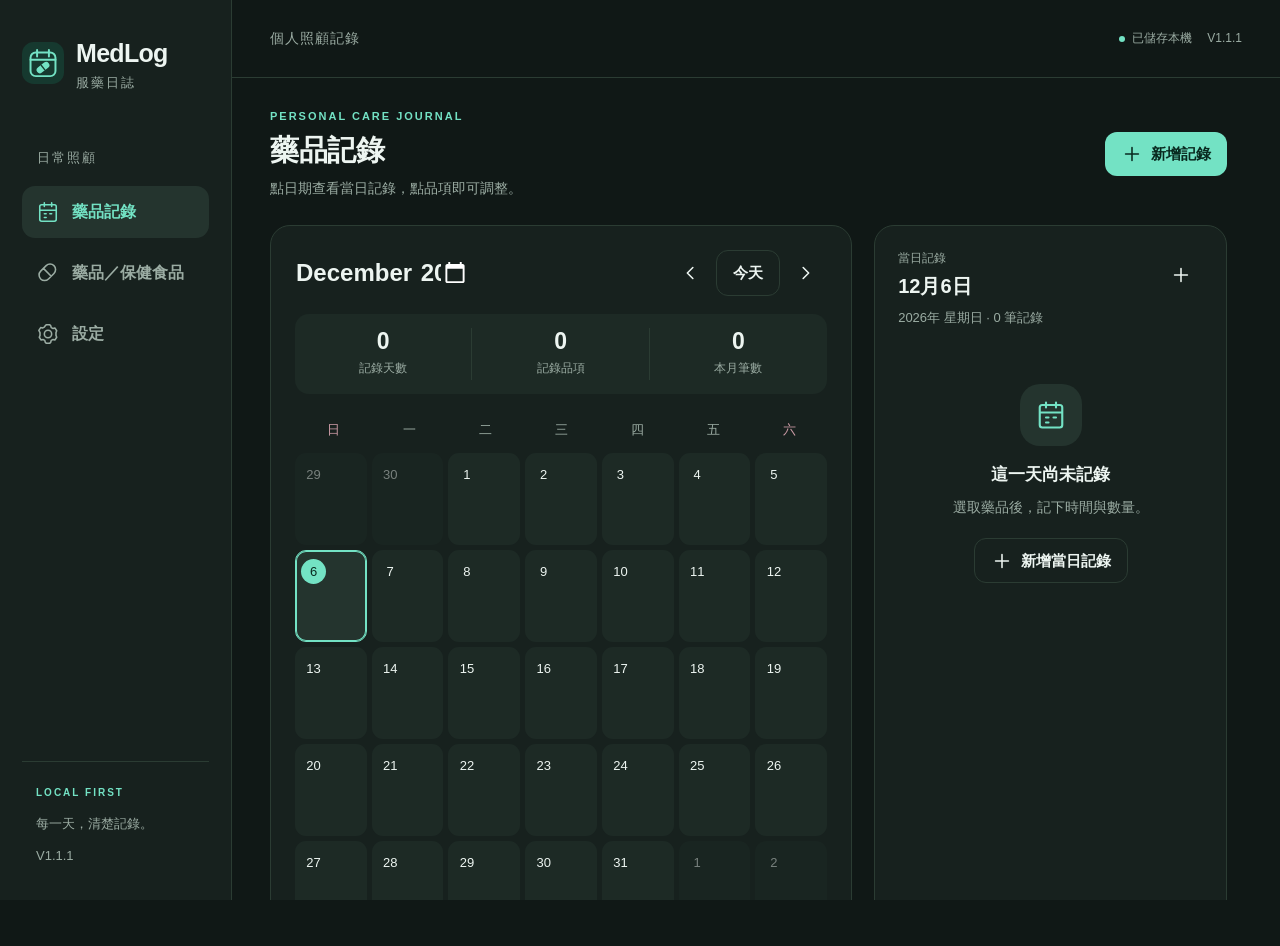
==== index.html @ 41c9882c "Add files via upload" ====
<!DOCTYPE html>
<html lang="zh-Hant" data-theme="dark">
<head>
  <meta charset="UTF-8">
  <meta name="viewport" content="width=device-width,initial-scale=1,viewport-fit=cover">
  <meta name="theme-color" content="#101816">
  <meta name="apple-mobile-web-app-capable" content="yes">
  <meta name="apple-mobile-web-app-status-bar-style" content="black-translucent">
  <meta name="description" content="以月曆記錄每一天的藥品、保健食品與保養品，支援離線及 Google Drive 備份。">
  <title>MedLog 服藥日誌</title>
  <script>document.documentElement.dataset.standalone=String(Boolean(navigator.standalone||window.matchMedia('(display-mode: standalone)').matches||window.matchMedia('(display-mode: fullscreen)').matches));</script>
  <link rel="manifest" href="./manifest.webmanifest">
  <link rel="icon" type="image/svg+xml" href="./favicon.svg">
  <link rel="apple-touch-icon" href="./apple-touch-icon.png">
  <link rel="stylesheet" href="./styles.css">
  <script type="module" src="./app.js"></script>
</head>
<body>
  <div id="viewport-probe" aria-hidden="true"></div>
  <aside class="sidebar">
    <a class="brand" href="./" aria-label="MedLog 首頁"><img src="./favicon.svg" alt="" width="42" height="42"><span>MedLog<small>服藥日誌</small></span></a>
    <div class="nav-caption">日常照顧</div>
    <nav class="desktop-nav" aria-label="主要頁面"></nav>
    <div class="sidebar-foot"><span class="small-tag">LOCAL FIRST</span><p>每一天，清楚記錄。</p><span>V<span class="version">1.1.1</span></span></div>
  </aside>
  <div class="app-shell">
    <header class="app-header">
      <div class="mobile-brand"><img src="./favicon.svg" alt="" width="32" height="32"><strong>MedLog</strong></div>
      <div class="header-context">個人照顧記錄</div>
      <div class="header-right"><span id="global-status" class="status-pill" role="status">正在讀取</span><span class="version-badge">V<span class="version">1.1.1</span></span></div>
    </header>
    <main id="main" tabindex="-1"><div class="loading-state">正在讀取本機資料…</div></main>
    <nav class="bottom-nav" aria-label="主要頁面"></nav>
    <div id="toasts" aria-live="polite" aria-atomic="false"></div>
  </div>
  <dialog id="modal" aria-labelledby="modal-title"></dialog>
  <dialog id="photo-modal" aria-labelledby="photo-title"></dialog>
  <input id="import-file" class="visually-hidden" type="file" accept=".json,application/json" aria-label="選取 MedLog 備份檔">
  <noscript>MedLog 需要啟用 JavaScript 才能使用。</noscript>
</body>
</html>
---- styles.css ----
:root{color-scheme:dark;--bg:#101816;--surface:#17211e;--surface-2:#1d2a25;--surface-3:#24342e;--text:#edf5f1;--muted:#9bacA3;--line:#2b3c33;--accent:#73e2c4;--accent-text:#09291f;--danger:#ff9c9c;--shadow:0 24px 70px #0005;--radius:20px;--font-scale:1}
:root[data-theme=light]{color-scheme:light;--bg:#f0f5f2;--surface:#fff;--surface-2:#f3f7f4;--surface-3:#e8f0eb;--text:#172c23;--muted:#667c70;--line:#dce7df;--accent:#207c62;--accent-text:#fff;--danger:#b43d3d;--shadow:0 24px 70px #18332515}
*{box-sizing:border-box}
/* CSS owns the resting document size; no fixed root and no screen-size guess. */
:root{--page-height:100vh;--nav-height:0px}
@supports(height:100dvh){:root{--page-height:100dvh}}
@media(display-mode:standalone),(display-mode:fullscreen){:root{--page-height:100vh}}
html[data-standalone=true]{--page-height:100vh}
html,body{margin:0;height:var(--page-height);width:100%;overflow:hidden;overscroll-behavior:none}
html{-webkit-text-size-adjust:100%;text-size-adjust:100%}
#viewport-probe{position:absolute;top:0;left:0;width:0;height:var(--page-height);visibility:hidden;pointer-events:none;overflow:hidden;contain:strict}
body{font-family:-apple-system,BlinkMacSystemFont,"Segoe UI","Noto Sans TC",sans-serif;background:var(--bg);color:var(--text);font-size:calc(16px * var(--font-scale));line-height:1.55;-webkit-tap-highlight-color:transparent}
button,input,select,textarea{font:inherit}
button,a,input,select,textarea{touch-action:manipulation}
button{cursor:pointer}
button{border:0;background:none;color:inherit}
button:disabled{opacity:.45;cursor:wait}
a{color:var(--accent)}
button:focus-visible,a:focus-visible{outline:3px solid var(--accent);outline-offset:3px}
input:focus,select:focus,textarea:focus{outline:2px solid var(--accent);outline-offset:1px}
svg{width:22px;height:22px;display:block;flex-shrink:0}
button svg{pointer-events:none}
button span{pointer-events:none}
.sidebar{position:fixed;inset:0 auto 0 0;width:232px;border-right:1px solid var(--line);background:var(--surface);padding:34px 22px;display:flex;flex-direction:column}
.brand{display:flex;align-items:center;gap:12px;text-decoration:none;color:var(--text);font-weight:750;font-size:calc(25px * var(--font-scale));letter-spacing:-.7px}
.brand small{display:block;font-size:calc(13px * var(--font-scale));font-weight:400;letter-spacing:2px;color:var(--muted)}
.nav-caption{color:var(--muted);font-size:calc(13px * var(--font-scale));letter-spacing:2px;margin:55px 15px 18px}
.desktop-nav{display:grid;gap:9px}
.nav-btn{min-height:52px;display:flex;align-items:center;gap:13px;border-radius:13px;padding:13px 15px;text-align:left;color:var(--muted);font-weight:600}
.nav-btn.active{background:var(--surface-3);color:var(--accent)}
.sidebar-foot{margin-top:auto;padding:20px 14px 0;border-top:1px solid var(--line);font-size:calc(13px * var(--font-scale));color:var(--muted)}
.small-tag{font-size:calc(10px * var(--font-scale));letter-spacing:2px;font-weight:750;color:var(--accent)}
.sidebar-foot p{margin:12px 0}
/* The header and navigation occupy their own rows, outside the scrolling main. */
.app-shell{position:relative;top:var(--app-top,0px);margin-left:232px;height:var(--app-height,var(--page-height));display:grid;grid-template-rows:auto minmax(0,1fr) auto;min-width:0;min-height:0;overflow:hidden}
.app-header{height:78px;flex-shrink:0;border-bottom:1px solid var(--line);padding:0 38px;display:flex;align-items:center;justify-content:space-between;gap:12px;background:var(--bg)}
.header-context{font-size:calc(14px * var(--font-scale));letter-spacing:1px;color:var(--muted)}
.header-right{display:flex;align-items:center;gap:15px;min-width:0}
.version-badge{font-size:calc(12px * var(--font-scale));color:var(--muted);font-variant-numeric:tabular-nums;white-space:nowrap}
.status-pill{font-size:calc(12px * var(--font-scale));color:var(--muted);display:flex;align-items:center;gap:7px;white-space:nowrap;max-width:240px;overflow:hidden;text-overflow:ellipsis}
.status-pill:before{content:"";width:6px;height:6px;border-radius:50%;background:var(--accent);flex-shrink:0}
.status-pill.warn:before{background:#f1b464}
.mobile-brand,.bottom-nav{display:none}
main{overflow:auto;flex:1;min-height:0;padding:30px 38px 40px;overscroll-behavior-y:contain;scrollbar-gutter:stable}
.page{max-width:1440px;margin:0 auto}
.page-title{display:flex;align-items:center;justify-content:space-between;gap:20px;margin-bottom:26px}
.eyebrow{font-size:calc(11px * var(--font-scale));letter-spacing:2px;color:var(--accent);font-weight:700;margin:0 0 7px}
h1{font-size:calc(29px * var(--font-scale));font-weight:700;line-height:1.3;letter-spacing:-.5px;margin:0}
.subtitle{margin:8px 0 0;color:var(--muted);font-size:calc(14px * var(--font-scale))}
h2{font-size:calc(19px * var(--font-scale));font-weight:650;line-height:1.4;margin:0}
h3{font-size:calc(17px * var(--font-scale));margin:0;font-weight:650}
p{overflow-wrap:anywhere}
.btn{display:inline-flex;align-items:center;justify-content:center;gap:8px;min-height:44px;padding:10px 16px;border-radius:12px;background:var(--surface-3);font-size:calc(15px * var(--font-scale));font-weight:600;white-space:nowrap}
.btn.primary{background:var(--accent);color:var(--accent-text)}
.btn.outline{background:transparent;border:1px solid var(--line)}
.btn.danger{color:var(--danger)}
.icon-btn{width:44px;height:44px;display:inline-flex;align-items:center;justify-content:center;border-radius:12px;flex-shrink:0}
.icon-btn:hover,.btn:hover{filter:brightness(1.13);background-color:var(--surface-3)}
.btn.primary:hover{background-color:var(--accent)}
.muted{color:var(--muted)}
.small{font-size:calc(13px * var(--font-scale))}
.panel{background:var(--surface);border:1px solid var(--line);border-radius:var(--radius);min-width:0}
.calendar-layout{display:grid;grid-template-columns:minmax(0,1.65fr) minmax(320px,1fr);gap:22px;align-items:start}
.calendar-panel{padding:24px}
.calendar-toolbar{display:flex;align-items:center;justify-content:space-between;gap:10px;margin-bottom:18px}
.month-select{border:0;background:transparent;padding:0;color:var(--text);font-size:calc(24px * var(--font-scale));font-weight:650;width:174px;max-width:100%;min-height:44px}
.month-nav{display:flex;align-items:center;gap:3px}
.month-summary{display:grid;grid-template-columns:repeat(3,1fr);background:var(--surface-2);border-radius:14px;margin-bottom:20px;padding:14px 0}
.summary-item{text-align:center;border-right:1px solid var(--line)}
.summary-item:last-child{border:0}
.summary-item strong{font-size:calc(23px * var(--font-scale));font-weight:650;display:block;line-height:1.2;font-variant-numeric:tabular-nums}
.summary-item span{font-size:calc(12px * var(--font-scale));color:var(--muted)}
.weekdays{display:grid;grid-template-columns:repeat(7,minmax(0,1fr));color:var(--muted);font-size:calc(13px * var(--font-scale));margin-bottom:7px;text-align:center}
.weekdays span{padding:6px 0}
.weekend{color:#cf9dA8}
.calendar-grid{display:grid;grid-template-columns:repeat(7,minmax(0,1fr));gap:5px}
.day{min-width:0;min-height:92px;background:var(--surface-2);border:1px solid transparent;border-radius:11px;display:flex;flex-direction:column;align-items:stretch;text-align:left;padding:8px 5px;overflow:hidden}
.day:hover{border-color:var(--line)}
.day.other-month{opacity:.45}
.day.today .day-number{background:var(--accent);color:var(--accent-text);border-radius:50%}
.day.selected{border-color:var(--accent);background:var(--surface-3);box-shadow:inset 0 0 0 1px var(--accent)}
.day-number{width:25px;height:25px;display:flex;align-items:center;justify-content:center;font-size:calc(13px * var(--font-scale));font-variant-numeric:tabular-nums;flex-shrink:0}
.day-items{margin-top:4px;display:grid;gap:3px;width:100%}
.day-chip{display:block;border-radius:4px;padding:2px 4px;background:var(--chip);color:#102019;font-size:calc(11px * var(--font-scale));font-weight:650;line-height:1.5;overflow:hidden;text-overflow:ellipsis;white-space:nowrap}
.more-label{font-size:calc(10px * var(--font-scale));color:var(--muted);padding-left:3px}
.calendar-filter{margin-top:20px;display:flex;gap:8px;align-items:center;flex-wrap:wrap}
.calendar-filter select{min-height:44px;flex:1;min-width:160px}
.daily-panel{padding:23px;min-height:370px}
.daily-heading{display:flex;align-items:center;justify-content:space-between;gap:8px}
.selected-label{font-size:calc(12px * var(--font-scale));color:var(--muted);margin-bottom:4px}
.daily-heading h2{font-size:calc(20px * var(--font-scale))}
.date-sub{font-size:calc(13px * var(--font-scale));color:var(--muted);margin:8px 0 18px}
.records-list{display:grid;gap:13px}
.record-card{border-radius:14px;background:var(--surface-2);padding:15px;border-left:4px solid var(--chip)}
.record-top{display:flex;justify-content:space-between;gap:10px;align-items:start}
.record-top h3{font-size:calc(17px * var(--font-scale));margin:4px 0;overflow-wrap:anywhere}
.record-time{font-size:calc(13px * var(--font-scale));color:var(--muted);font-variant-numeric:tabular-nums}
.record-quantity{font-size:calc(14px * var(--font-scale));font-weight:600;color:var(--accent)}
.record-actions{display:flex;align-items:center;flex-shrink:0;gap:0}
.record-actions .icon-btn{width:44px;min-height:44px}
.record-note{font-size:calc(14px * var(--font-scale));color:var(--muted);margin:8px 0 0;white-space:pre-wrap}
.ingredients-detail{font-size:calc(13px * var(--font-scale));color:var(--muted);margin-top:10px;border-top:1px solid var(--line);padding-top:8px}
details summary{cursor:pointer;min-height:32px;display:flex;align-items:center;gap:7px}
details summary:before{content:"+";color:var(--accent)}
details[open] summary:before{content:"−"}
details p{margin:5px 0}
.empty{display:flex;align-items:center;justify-content:center;flex-direction:column;text-align:center;padding:38px 15px;min-height:230px}
.empty-icon{width:62px;height:62px;display:grid;place-items:center;background:var(--surface-3);color:var(--accent);border-radius:20px;margin-bottom:16px}
.empty-icon svg{width:30px;height:30px}
.empty h3{font-size:calc(17px * var(--font-scale));margin-bottom:8px}
.empty p{font-size:calc(14px * var(--font-scale));max-width:320px;color:var(--muted);margin:0 0 20px}
.search-toolbar{display:flex;align-items:center;gap:12px;margin-bottom:20px}
.search-box{position:relative;flex:1}
.search-box svg{position:absolute;top:14px;left:14px;color:var(--muted)}
.search-box input{padding-left:46px}
.product-grid{display:grid;grid-template-columns:repeat(auto-fill,minmax(300px,1fr));gap:18px}
.product-card{padding:21px;border-top:3px solid var(--chip)}
.product-heading{display:flex;justify-content:space-between;gap:10px;margin-bottom:12px}
.product-type{font-size:calc(11px * var(--font-scale));color:var(--chip);background:var(--surface-3);padding:4px 9px;border-radius:6px;display:inline-block}
.product-card h2{margin-top:10px;font-size:calc(20px * var(--font-scale));overflow-wrap:anywhere}
.product-brand{font-size:calc(13px * var(--font-scale));color:var(--muted);margin:6px 0}
.product-ingredients{display:flex;gap:6px;flex-wrap:wrap;margin:17px 0}
.ingredient-tag{font-size:calc(12px * var(--font-scale));color:var(--muted);background:var(--surface-2);border:1px solid var(--line);border-radius:7px;padding:5px 8px;overflow-wrap:anywhere}
.product-footer{display:flex;align-items:center;justify-content:space-between;gap:8px;border-top:1px solid var(--line);padding-top:14px;font-size:calc(13px * var(--font-scale));color:var(--muted)}
.product-card.inactive{opacity:.65}
.settings-stack{display:grid;gap:20px;max-width:940px}
.settings-panel{padding:25px}
.section-heading{display:flex;align-items:center;gap:12px;margin-bottom:20px}
.section-icon{width:40px;height:40px;border-radius:12px;background:var(--surface-3);color:var(--accent);display:grid;place-items:center;flex-shrink:0}
.section-heading p{font-size:calc(13px * var(--font-scale));color:var(--muted);margin:4px 0 0}
.account-row{display:flex;align-items:center;justify-content:space-between;gap:14px;background:var(--surface-2);padding:15px;border-radius:14px;margin-bottom:20px}
.account-info{display:flex;gap:12px;align-items:center;min-width:0}
.avatar{width:40px;height:40px;display:grid;place-items:center;background:var(--surface-3);color:var(--accent);border-radius:50%;flex-shrink:0;font-size:calc(17px * var(--font-scale))}
.account-info strong{font-size:calc(14px * var(--font-scale));display:block;overflow-wrap:anywhere}
.account-info span:not(.avatar){font-size:calc(12px * var(--font-scale));color:var(--muted)}
.form-grid{display:grid;grid-template-columns:1fr 1fr;gap:16px}
.field{display:flex;flex-direction:column;gap:7px;min-width:0}
.field.full{grid-column:1/-1}
.field label,.field-label{font-size:calc(14px * var(--font-scale));font-weight:600}
input,select,textarea{width:100%;min-width:0;min-height:46px;background:var(--surface-2);border:1px solid var(--line);color:var(--text);border-radius:10px;padding:10px 12px;font-size:calc(16px * var(--font-scale))}
input[type=color]{width:48px;padding:6px;cursor:pointer}
input[type=checkbox]{width:20px;height:20px;min-height:20px;accent-color:var(--accent);margin:0;flex-shrink:0}
textarea{resize:vertical;min-height:88px}
.help{font-size:calc(12px * var(--font-scale));color:var(--muted);margin:0}
.button-row{display:flex;gap:10px;flex-wrap:wrap;margin-top:18px}
.advanced{margin-top:15px;font-size:calc(14px * var(--font-scale));color:var(--muted)}
.advanced .form-grid{margin-top:12px}
.inline-note{font-size:calc(13px * var(--font-scale));color:var(--muted);background:var(--surface-2);border-radius:12px;padding:12px 14px;margin:18px 0 0}
.sync-overview{display:grid;grid-template-columns:repeat(3,1fr);gap:12px;border-top:1px solid var(--line);margin-top:20px;padding-top:20px}
.sync-overview small{display:block;font-size:calc(11px * var(--font-scale));color:var(--muted);margin-bottom:5px}
.sync-overview strong{font-size:calc(13px * var(--font-scale));font-weight:500;overflow-wrap:anywhere}
.toggle-row{min-height:52px;display:flex;align-items:center;justify-content:space-between;gap:15px;border-bottom:1px solid var(--line);padding:13px 0}
.toggle-row:last-child{border:0}
.toggle-row label{display:flex;gap:12px;align-items:center;cursor:pointer;font-size:calc(15px * var(--font-scale))}
.version-grid{display:grid;grid-template-columns:1fr 1fr;gap:18px;background:var(--surface-2);padding:18px;border-radius:14px}
.version-grid small{font-size:calc(12px * var(--font-scale));color:var(--muted);display:block}
.version-grid strong{font-size:calc(24px * var(--font-scale));font-weight:600;display:block;margin-top:4px}
.version-message{font-size:calc(13px * var(--font-scale));color:var(--muted);margin:15px 0 0}
.notice-banner{padding:12px 16px;border:1px solid var(--line);border-radius:13px;background:var(--surface-2);margin-bottom:18px;display:flex;gap:12px;align-items:center;font-size:calc(14px * var(--font-scale))}
.notice-banner.warning{border-color:#ad8058;color:#f1b464}
.notice-banner .btn{margin-left:auto}
.backup-list{display:grid;gap:8px;margin-top:17px}
.backup-row{display:flex;justify-content:space-between;align-items:center;gap:12px;padding:12px;background:var(--surface-2);border-radius:12px;font-size:calc(13px * var(--font-scale))}
.backup-row strong{display:block;font-size:calc(14px * var(--font-scale))}
dialog{padding:0;border:1px solid var(--line);border-radius:22px;background:var(--surface);color:var(--text);width:min(700px,calc(100vw - 32px));max-height:90dvh;box-shadow:var(--shadow);overflow:hidden}
dialog::backdrop{background:#08100ccd;backdrop-filter:blur(5px)}
.modal-shell{display:flex;flex-direction:column;max-height:90dvh}
#product-form,#record-form{display:flex;flex-direction:column;min-height:0;flex:1;overflow:hidden}
.modal-head{display:flex;justify-content:space-between;align-items:center;gap:10px;border-bottom:1px solid var(--line);padding:18px 24px;flex-shrink:0}
.modal-head h2{font-size:calc(21px * var(--font-scale))}
.modal-body{padding:24px;overflow-y:auto;overscroll-behavior:contain;min-height:0;flex:1}
.modal-foot{padding:16px 24px;border-top:1px solid var(--line);display:flex;align-items:center;justify-content:flex-end;gap:10px;background:var(--surface);flex-shrink:0}
.modal-foot .btn{min-width:96px}
.color-row{display:flex;gap:8px;flex-wrap:wrap;align-items:center}
.swatch{width:44px;min-height:44px;border-radius:12px;position:relative;background:transparent}
.swatch:before{content:"";position:absolute;inset:7px 4px;background:var(--chip);border-radius:8px}
.swatch.chosen:after{content:"✓";position:absolute;inset:7px 4px;display:grid;place-items:center;color:#102019;font-weight:800}
.ingredient-rows{display:grid;gap:10px;margin-top:13px}
.ingredient-row{display:grid;grid-template-columns:minmax(100px,1fr) minmax(75px,.65fr) 74px 44px;gap:8px;align-items:center}
.ingredients-header{display:flex;justify-content:space-between;align-items:center;gap:10px;margin-top:25px}
.form-error{background:#d8717118;color:var(--danger);font-size:calc(14px * var(--font-scale));padding:10px 12px;border-radius:10px;margin-top:14px;display:none}
.form-error.visible{display:block}
.checkbox-field{display:flex;align-items:center;gap:10px;min-height:44px;font-size:calc(14px * var(--font-scale))}
.record-preview{background:var(--surface-2);border-left:3px solid var(--chip);border-radius:12px;padding:15px;margin-bottom:20px;font-size:calc(14px * var(--font-scale))}
.record-preview p{margin:6px 0 0;color:var(--muted);font-size:calc(13px * var(--font-scale))}
.confirm-copy{font-size:calc(15px * var(--font-scale));line-height:1.8}
.conflict-option{display:block;width:100%;padding:16px;border:1px solid var(--line);background:var(--surface-2);border-radius:12px;text-align:left;margin-top:10px}
.conflict-option strong{display:block;margin-bottom:7px}
.conflict-option p{font-size:calc(13px * var(--font-scale));color:var(--muted);margin:5px 0}
#toasts{position:absolute;bottom:calc(var(--nav-height) + 10px);left:50%;transform:translateX(-50%);z-index:100;display:grid;gap:8px;width:min(520px,calc(100% - 32px));pointer-events:none}
.toast{padding:14px 16px;border:1px solid var(--line);border-radius:14px;background:var(--surface-3);color:var(--text);box-shadow:var(--shadow);font-size:calc(14px * var(--font-scale));display:flex;justify-content:space-between;align-items:center;gap:12px;pointer-events:auto}
.toast.error{border-color:var(--danger)}
.toast button{color:var(--accent);min-height:44px;min-width:44px;font-weight:600;white-space:nowrap}
.loading-state{padding:40px;text-align:center;color:var(--muted)}
.visually-hidden{position:absolute!important;width:1px;height:1px;overflow:hidden;clip:rect(0,0,0,0);white-space:nowrap}
.fatal{max-width:600px;margin:40px auto;padding:25px}
@media(min-width:1500px){main{padding-left:55px;padding-right:55px}.calendar-panel{padding:28px}.day{min-height:110px}}
@media(max-width:1190px){.sidebar{width:190px;padding:28px 15px}.app-shell{margin-left:190px}.brand{font-size:calc(23px * var(--font-scale))}.app-header{padding:0 24px}main{padding:25px 24px}.calendar-layout{grid-template-columns:minmax(0,1.3fr) minmax(285px,1fr);gap:16px}.calendar-panel,.daily-panel{padding:18px}.day{min-height:85px}}
@media(max-width:980px){.sidebar{display:none}.app-shell{margin-left:0}.app-header{height:calc(65px + env(safe-area-inset-top));padding-top:env(safe-area-inset-top)}.header-context{display:none}.mobile-brand{display:flex;align-items:center;gap:9px;font-size:calc(20px * var(--font-scale));letter-spacing:-.5px}.bottom-nav{display:grid;grid-template-columns:repeat(3,minmax(0,1fr));gap:4px;border-top:1px solid var(--line);padding:2px max(8px,env(safe-area-inset-right)) max(2px,env(safe-area-inset-bottom,0px)) max(8px,env(safe-area-inset-left));flex:0 0 auto;margin:0;background:var(--surface);align-items:center}.bottom-nav .nav-btn{display:flex;flex-direction:row;align-items:center;justify-content:center;gap:7px;padding:0 8px;height:48px;min-height:48px;min-width:0;width:100%;border-radius:10px;font-size:calc(16px * var(--font-scale));line-height:1.2;white-space:nowrap}.bottom-nav .nav-btn.active{background:var(--surface-3)}.bottom-nav .nav-btn svg{width:22px;height:22px}.bottom-nav .nav-btn span{white-space:nowrap}.app-header{padding-left:24px;padding-right:24px}main{padding:24px 24px 30px}.calendar-layout{grid-template-columns:minmax(0,1.4fr) minmax(280px,1fr)}}
@media(max-width:740px){main{padding:21px 14px 22px;scrollbar-gutter:auto}.app-header{padding-left:16px;padding-right:16px}.header-right{gap:9px}.status-pill{max-width:155px;font-size:calc(11px * var(--font-scale))}.version-badge{font-size:calc(11px * var(--font-scale))}.page-title{gap:10px;margin-bottom:18px;align-items:center}.page-title .subtitle{font-size:calc(12px * var(--font-scale))}.page-title .btn{padding:10px 12px;font-size:calc(13px * var(--font-scale))}.page-title .btn svg{width:18px;height:18px}h1{font-size:calc(25px * var(--font-scale))}.eyebrow{font-size:calc(10px * var(--font-scale));margin-bottom:6px}.calendar-layout{display:flex;flex-direction:column;gap:16px}.calendar-panel,.daily-panel{width:100%;padding:16px}.month-select{font-size:calc(21px * var(--font-scale));width:158px}.calendar-toolbar{margin-bottom:14px}.month-nav .btn{padding:8px 11px;font-size:calc(13px * var(--font-scale))}.month-nav .icon-btn{width:44px;min-height:44px}.month-summary{margin-bottom:15px;padding:12px 0}.summary-item strong{font-size:calc(21px * var(--font-scale))}.summary-item span{font-size:calc(11px * var(--font-scale))}.calendar-grid{gap:3px}.day{min-height:76px;border-radius:8px;padding:5px 3px}.day-number{font-size:calc(12px * var(--font-scale));width:23px;height:23px}.day-chip{font-size:calc(10px * var(--font-scale));padding:1px 3px;line-height:1.5}.day-items{gap:2px;margin-top:3px}.weekdays{font-size:calc(12px * var(--font-scale))}.more-label{font-size:calc(9px * var(--font-scale))}.calendar-filter{margin-top:13px}.calendar-filter select{font-size:calc(14px * var(--font-scale))}.daily-panel{min-height:260px}.daily-heading h2{font-size:calc(19px * var(--font-scale))}.empty{min-height:200px;padding:25px 12px}.search-toolbar{flex-wrap:wrap;gap:10px}.search-toolbar .search-box{min-width:100%}.search-toolbar select{flex:1;width:auto;font-size:calc(14px * var(--font-scale))}.product-grid{grid-template-columns:1fr}.product-card{padding:19px}.settings-panel{padding:18px}.settings-stack{gap:16px}.section-heading{margin-bottom:17px}.form-grid{grid-template-columns:1fr;gap:14px}.field.full{grid-column:auto}.account-row{flex-wrap:wrap}.account-row>.btn{margin-left:auto}.sync-overview{gap:8px}.sync-overview strong{font-size:calc(12px * var(--font-scale))}.sync-overview small{font-size:calc(10px * var(--font-scale))}.version-grid strong{font-size:calc(22px * var(--font-scale))}.button-row{gap:8px}.button-row .btn{font-size:calc(13px * var(--font-scale));padding:10px 12px}.notice-banner{font-size:calc(12px * var(--font-scale));gap:7px;flex-wrap:wrap}.notice-banner .btn{font-size:calc(12px * var(--font-scale))}.backup-row{font-size:calc(12px * var(--font-scale))}.backup-row strong{font-size:calc(13px * var(--font-scale))}dialog{width:100%;max-width:100%;max-height:calc(100dvh - env(safe-area-inset-top) - 12px);margin:auto 0 0;border-radius:20px 20px 0 0;border-bottom:0}.modal-shell{max-height:calc(100dvh - env(safe-area-inset-top) - 12px)}.modal-head{padding:15px 18px}.modal-body{padding:19px 18px}.modal-foot{padding:12px 18px calc(12px + env(safe-area-inset-bottom))}.modal-foot .btn{flex:1}.ingredient-row{grid-template-columns:minmax(90px,1fr) minmax(65px,.75fr) 67px 44px;gap:5px}.ingredient-row input,.ingredient-row select{padding:9px 7px}.ingredient-row .icon-btn{width:44px;min-height:46px}.color-row{gap:5px}.swatch{width:44px}.ingredients-header .btn{font-size:calc(12px * var(--font-scale));padding:8px 10px}.record-top h3{font-size:calc(16px * var(--font-scale))}.record-actions .icon-btn{width:44px}.modal-head h2{font-size:calc(19px * var(--font-scale))}}
@media(max-width:360px){main{padding-left:9px;padding-right:9px}.calendar-panel{padding:8px}.calendar-grid{gap:2px}.day{padding-left:2px;padding-right:2px}.month-select{width:140px;font-size:calc(19px * var(--font-scale))}.status-pill{max-width:120px}.ingredient-row{grid-template-columns:1fr 1fr 66px 44px}.ingredient-row input:first-child{grid-column:1/-1}}
@media(prefers-reduced-motion:no-preference){.toast{animation:toast-in .18s ease-out}.btn,.icon-btn,.day{transition:background .15s,border-color .15s}.page{animation:page-in .18s ease-out}@keyframes toast-in{from{transform:translateY(8px);opacity:0}to{transform:translateY(0);opacity:1}}@keyframes page-in{from{opacity:.6}to{opacity:1}}}

/* Calendar fills the available area; only the required four, five or six weeks render. */
.calendar-page{min-height:100%;display:flex;flex-direction:column}
.calendar-page .calendar-layout{flex:1;min-height:0;align-items:stretch}
.calendar-panel{display:flex;flex-direction:column}
.calendar-grid{flex:1;grid-template-rows:repeat(var(--week-count,6),minmax(72px,1fr))}
.calendar-toolbar,.month-summary,.weekdays,.calendar-filter,.calendar-hint{flex-shrink:0}
.calendar-hint{font-size:calc(12px * var(--font-scale));color:var(--muted);margin:10px 0 0;text-align:center}
.daily-panel{max-height:calc(100dvh - 195px);overflow:auto}
.record-open{flex:1;min-width:0;text-align:left;padding:0;display:flex;flex-direction:column;align-items:flex-start;border-radius:6px}
.record-name{font-size:calc(17px * var(--font-scale));font-weight:650;margin:3px 0;overflow-wrap:anywhere;max-width:100%}
.record-open .record-note{display:block;margin-top:7px;max-width:100%;overflow-wrap:anywhere}
.record-edit-hint{font-size:calc(11px * var(--font-scale));color:var(--muted);margin-top:7px}
.record-open:hover .record-edit-hint{color:var(--accent)}
.day-view-summary{display:flex;justify-content:space-between;gap:12px;flex-wrap:wrap;font-size:calc(13px * var(--font-scale));color:var(--muted);padding-bottom:14px;border-bottom:1px solid var(--line)}
.day-view-hint{font-size:calc(13px * var(--font-scale));color:var(--muted);margin:14px 0}
.day-view-body .empty{min-height:200px;padding:30px 12px 20px}
.day-view-body .empty p{margin-bottom:0}
.day-view-foot .primary{flex:1}
dialog,.modal-shell{max-height:min(88dvh,var(--dialog-height,88dvh))}
dialog{width:min(640px,calc(100vw - 32px));max-width:calc(100vw - 32px);height:fit-content}
.modal-head h2{flex:1;min-width:0;outline:none}
.modal-head>.icon-btn{background:var(--surface-2);width:40px;height:40px}
.modal-notices{flex-shrink:0;padding:10px 14px 0}
.modal-notices:empty{display:none}
.modal-notices .toast{font-size:calc(13px * var(--font-scale));padding:8px 12px;box-shadow:none}
.modal-notices .toast+.toast{margin-top:6px}
.modal-body{overflow-x:hidden}
input[type=date],input[type=time],input[type=month]{display:block;max-width:100%;min-width:0;box-sizing:border-box;-webkit-appearance:none;appearance:none}
input::-webkit-date-and-time-value{text-align:left;min-width:0}
.record-datetime{grid-template-columns:minmax(0,1fr) minmax(0,1fr)}
.intake-fields{grid-template-columns:minmax(0,1fr) minmax(76px,.35fr);gap:12px}
.intake-fields label{display:flex;flex-direction:column;gap:7px;min-width:0}
.intake-row{min-width:0;background:var(--surface-2);border:1px solid var(--line);border-radius:14px;padding:14px}
.intake-row .record-preview{background:var(--surface);margin:12px 0 0;padding:10px 12px;font-size:calc(13px * var(--font-scale))}
.intake-row .record-preview p{font-size:calc(12px * var(--font-scale));margin-top:4px}
.intake-row>.button-row{margin-top:8px;justify-content:flex-end}
.intake-row:only-child>.button-row{display:none}
.intake-row [data-action=remove-intake]{min-height:36px;padding:6px 10px;font-size:calc(12px * var(--font-scale))}
#record-form textarea{min-height:64px}
@media(max-width:1190px){.app-shell{margin-left:190px}#toasts{left:50%}}
@media(max-width:980px){
  :root{--nav-height:calc(51px + max(2px,env(safe-area-inset-bottom,0px)))}
  .app-shell{margin-left:0}
  .app-header{height:calc(58px + max(0px,env(safe-area-inset-top,0px) - var(--app-top,0px)));padding-top:max(0px,env(safe-area-inset-top,0px) - var(--app-top,0px))}
  .app-header,main{padding-left:max(24px,env(safe-area-inset-left,0px));padding-right:max(24px,env(safe-area-inset-right,0px))}
  .daily-panel{max-height:calc(var(--page-height) - 270px)}
  #toasts{bottom:calc(var(--nav-height) + 10px)}
}
@media(max-width:740px){
  main{padding:12px max(12px,env(safe-area-inset-right,0px)) 8px max(12px,env(safe-area-inset-left,0px))}
  .app-header{padding-left:max(16px,env(safe-area-inset-left,0px));padding-right:max(16px,env(safe-area-inset-right,0px))}
  .calendar-page .page-title{margin-bottom:12px;flex-shrink:0}
  .calendar-page .eyebrow,.calendar-page .subtitle{display:none}
  .calendar-page .calendar-layout{gap:0}.calendar-page .calendar-panel{flex:1}
  .calendar-page .daily-panel{display:none}
  .calendar-panel{padding:12px;border-radius:18px}
  .calendar-toolbar{margin-bottom:9px}
  .month-select{width:150px;font-size:calc(20px * var(--font-scale));padding:0}
  .month-summary{margin-bottom:8px;padding:8px 0;background:transparent;border-top:1px solid var(--line);border-bottom:1px solid var(--line);border-radius:0}
  .summary-item{display:flex;justify-content:center;align-items:center;gap:5px}
  .summary-item strong{font-size:calc(17px * var(--font-scale))}
  .summary-item span{font-size:calc(10px * var(--font-scale))}
  .weekdays{margin-bottom:4px}
  .calendar-grid{grid-template-rows:repeat(var(--week-count,6),minmax(58px,1fr))}
  .day{min-height:58px;padding:5px 3px}
  .calendar-filter{margin-top:10px;flex-wrap:nowrap}
  .calendar-filter select{min-width:0;min-height:44px;padding:7px 10px;font-size:16px}
  .calendar-hint{display:none}
  dialog{position:fixed;top:calc(var(--overlay-top,0px) + max(12px,env(safe-area-inset-top)));bottom:calc(var(--keyboard-offset,0px) + max(12px,env(safe-area-inset-bottom)));left:0;right:0;width:calc(100vw - 24px);max-width:560px;margin:auto;border:1px solid var(--line);border-radius:20px}
  dialog,.modal-shell{max-height:min(calc(100dvh - env(safe-area-inset-top) - env(safe-area-inset-bottom) - 24px),calc(var(--visible-height,100dvh) - env(safe-area-inset-top) - env(safe-area-inset-bottom) - 24px))}
  .modal-head{padding:12px 14px;gap:8px}
  .modal-head h2{font-size:calc(18px * var(--font-scale))}
  .modal-head>.icon-btn{width:36px;height:36px}
  .modal-body{padding:16px 14px}
  .modal-foot{padding:12px 14px;gap:8px}
  .modal-foot .btn{min-width:0;font-size:calc(14px * var(--font-scale));padding:10px 12px}
  .modal-foot.day-view-foot .outline{flex:0 1 auto;font-size:calc(12px * var(--font-scale));padding:10px}
  .modal-foot.day-view-foot .primary{font-size:calc(13px * var(--font-scale));padding:10px}
  .modal-foot.day-view-foot svg{width:18px;height:18px}
  #product-form .form-grid{grid-template-columns:minmax(0,1fr) minmax(0,1fr);gap:14px 10px}
  #product-form .field.full{grid-column:1/-1}
  .record-datetime{grid-template-columns:minmax(0,1fr) minmax(0,1fr);gap:10px}
  .record-datetime input{padding:10px 7px;font-size:16px}
  .record-datetime label{font-size:calc(12px * var(--font-scale))}
  .intake-fields{grid-template-columns:minmax(0,1fr) 76px;gap:10px}
  .intake-row{padding:12px}
  .intake-fields input,.intake-fields select{padding:9px 8px}
  .ingredient-row{grid-template-columns:minmax(0,1fr) minmax(54px,.6fr) 62px 36px;gap:5px}
  .ingredient-row .icon-btn{width:36px}
  .ingredient-row input,.ingredient-row select{min-width:0;font-size:16px;padding:9px 5px}
  .ingredients-header{margin-top:20px}
  .ingredients-header .field-label{font-size:calc(13px * var(--font-scale))}
  .day-view-summary{font-size:calc(12px * var(--font-scale));gap:6px}
  .record-name{font-size:calc(16px * var(--font-scale))}
}
@media(max-width:360px){
  .app-header{padding-left:12px;padding-right:12px}
  .mobile-brand{font-size:calc(18px * var(--font-scale));gap:6px}
  .mobile-brand img{width:28px;height:28px}
  .status-pill{max-width:95px}
  .header-right{gap:6px}
  .month-select{width:130px;font-size:calc(18px * var(--font-scale))}
  .month-nav .icon-btn{width:36px}
  .month-nav .btn{padding:8px}
  .summary-item{gap:3px}
  .summary-item span{font-size:calc(9px * var(--font-scale))}
  .ingredient-row input:first-child{grid-column:1/-1}
  .ingredient-row{grid-template-columns:minmax(0,1fr) 68px 36px}
  #product-form .form-grid{grid-template-columns:1fr}
}



.photo-section{padding:14px;border:1px solid var(--line);border-radius:14px;background:var(--surface-2);margin-bottom:20px}
.photo-section-head{display:flex;align-items:center;justify-content:space-between;gap:8px;margin-bottom:12px}
.photo-section h3{font-size:16px}
.photo-section .button-row{margin:12px 0 8px}
.photo-empty{font-size:14px;color:var(--muted);margin:0;padding:15px 10px;border:1px dashed var(--line);border-radius:10px;text-align:center}
.product-photos{display:grid;grid-template-columns:repeat(3,minmax(0,1fr));gap:8px;margin:12px 0 8px}
.photo-thumb{display:block;width:100%;min-width:0;min-height:44px;padding:0;aspect-ratio:1;border-radius:12px;border:1px solid var(--line);overflow:hidden;background:var(--bg)}
.photo-thumb img{display:block;width:100%;height:100%;object-fit:contain}
.photo-thumb:hover{border-color:var(--accent)}
.photo-tile{min-width:0}
.photo-tile>.btn{width:100%;margin-top:6px;min-height:44px;padding:8px;font-size:14px}
.photo-add-link{margin-top:4px;width:100%;font-size:14px}
.editor-photos{margin:0}
#photo-modal{width:min(840px,calc(100vw - 24px));max-width:calc(100vw - 24px)}
#photo-title{outline:none}
.photo-view{overflow:auto;min-height:0;flex:1;padding:12px;background:var(--bg);overscroll-behavior:contain}
.photo-view img{display:block;max-width:100%;max-height:calc(var(--visible-height,100dvh) - 220px);width:auto;height:auto;margin:auto;object-fit:contain}
.photo-view.zoomed img{max-width:none;max-height:none;margin:0}
.photo-view-foot{justify-content:center;flex-wrap:wrap}
.photo-view-foot>.btn{flex:0 0 auto}
.conflict-photos{display:flex;gap:6px;flex-wrap:wrap}
.conflict-photo{width:80px;height:80px;object-fit:contain;background:var(--bg);border-radius:8px}
html[data-keyboard=true] .bottom-nav{display:none}
html[data-keyboard=true]{--nav-height:0px}
@media(max-width:740px){.photo-section{padding:12px}.photo-section .btn{font-size:14px}.photo-view{padding:8px}}
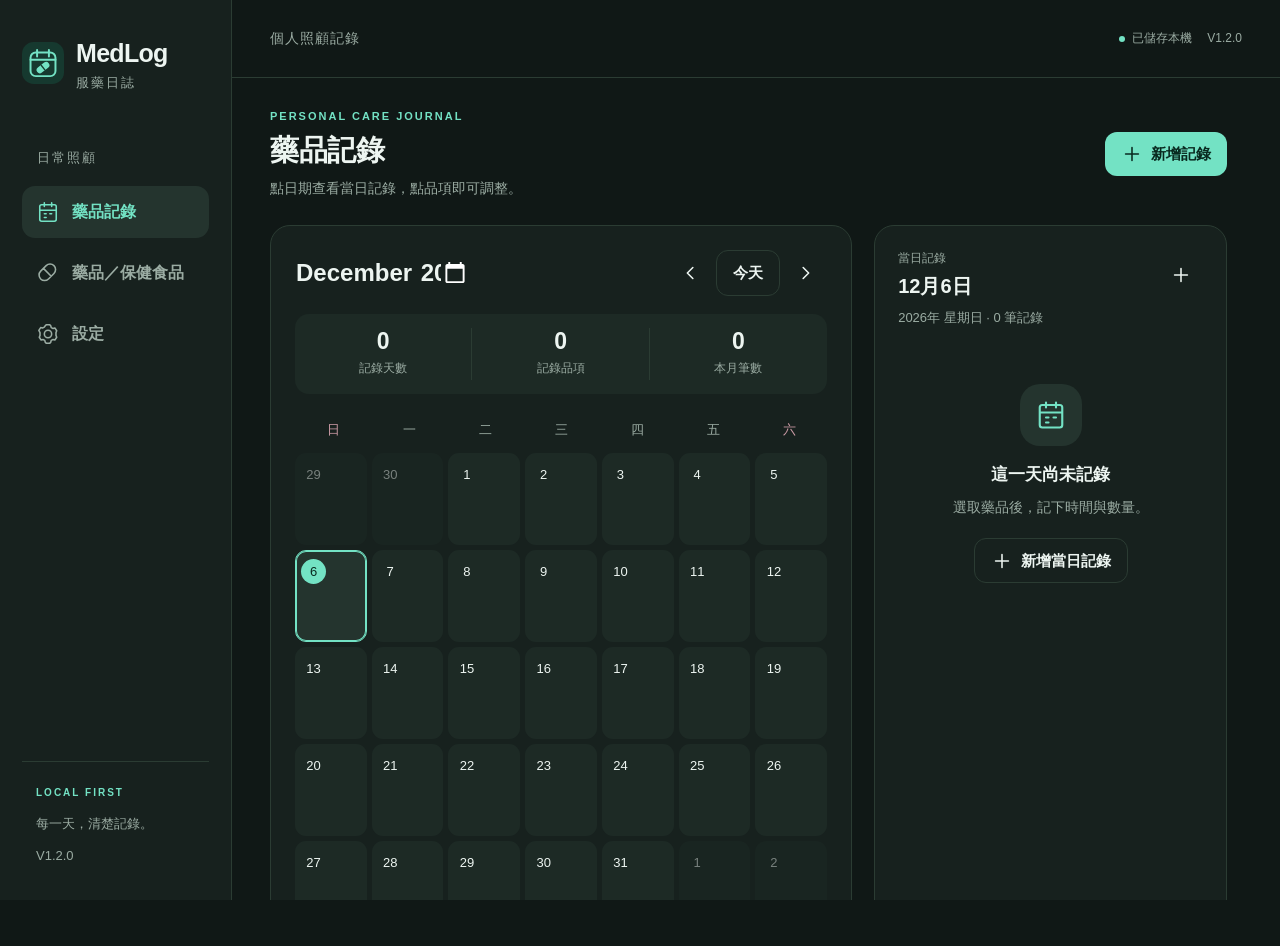
==== commit cffd6b47: "Add files via upload" ====
--- a/index.html
+++ b/index.html
@@ -2,7 +2,7 @@
 <html lang="zh-Hant" data-theme="dark">
 <head>
   <meta charset="UTF-8">
-  <meta name="viewport" content="width=device-width,initial-scale=1,viewport-fit=cover">
+  <meta name="viewport" content="width=device-width,initial-scale=1,maximum-scale=1,user-scalable=no,viewport-fit=cover">
   <meta name="theme-color" content="#101816">
   <meta name="apple-mobile-web-app-capable" content="yes">
   <meta name="apple-mobile-web-app-status-bar-style" content="black-translucent">
@@ -21,13 +21,13 @@
     <a class="brand" href="./" aria-label="MedLog 首頁"><img src="./favicon.svg" alt="" width="42" height="42"><span>MedLog<small>服藥日誌</small></span></a>
     <div class="nav-caption">日常照顧</div>
     <nav class="desktop-nav" aria-label="主要頁面"></nav>
-    <div class="sidebar-foot"><span class="small-tag">LOCAL FIRST</span><p>每一天，清楚記錄。</p><span>V<span class="version">1.1.1</span></span></div>
+    <div class="sidebar-foot"><span class="small-tag">LOCAL FIRST</span><p>每一天，清楚記錄。</p><span>V<span class="version">1.2.0</span></span></div>
   </aside>
   <div class="app-shell">
     <header class="app-header">
       <div class="mobile-brand"><img src="./favicon.svg" alt="" width="32" height="32"><strong>MedLog</strong></div>
       <div class="header-context">個人照顧記錄</div>
-      <div class="header-right"><span id="global-status" class="status-pill" role="status">正在讀取</span><span class="version-badge">V<span class="version">1.1.1</span></span></div>
+      <div class="header-right"><span id="global-status" class="status-pill" role="status">正在讀取</span><span class="version-badge">V<span class="version">1.2.0</span></span></div>
     </header>
     <main id="main" tabindex="-1"><div class="loading-state">正在讀取本機資料…</div></main>
     <nav class="bottom-nav" aria-label="主要頁面"></nav>
--- a/styles.css
+++ b/styles.css
@@ -339,3 +339,24 @@
 html[data-keyboard=true] .bottom-nav{display:none}
 html[data-keyboard=true]{--nav-height:0px}
 @media(max-width:740px){.photo-section{padding:12px}.photo-section .btn{font-size:14px}.photo-view{padding:8px}}
+
+/* Touch-only page zoom lock; scrolling and form editing remain available. */
+@media(any-pointer:coarse){html,body{touch-action:pan-x pan-y}input,textarea,select{font-size:max(16px,calc(16px * var(--font-scale)))}}
+[hidden]{display:none!important}
+.ai-section{margin-top:20px;padding:16px;background:var(--surface-2);border:1px solid var(--line);border-radius:14px}
+.ai-section>.field{margin-top:12px}
+.ai-section .help{margin-top:8px}
+.ai-section .button-row{margin-top:12px}
+.ai-preview{margin-top:16px;border-top:1px solid var(--line);padding-top:16px}
+.ai-warning{font-size:14px;line-height:1.6;color:var(--text);border-left:3px solid var(--accent);padding:8px 10px;background:var(--surface)}
+.ai-rows{display:grid;gap:10px;margin-top:12px}
+.ai-row{display:grid;gap:8px;background:var(--surface);border:1px solid var(--line);padding:12px;border-radius:12px;min-width:0}
+.ai-amount{display:grid;grid-template-columns:minmax(0,1fr) minmax(80px,.6fr);gap:10px}
+.ai-row .field span,.ai-preview .field span{font-size:14px}
+.ai-sources{display:grid;gap:8px;margin:16px 0;font-size:14px}
+.ai-sources a{overflow-wrap:anywhere;display:flex;align-items:center;min-height:44px}
+.ai-search-suggestions{border:0;width:100%;height:140px;background:transparent;margin-bottom:12px}
+#ai-settings>.form-grid{margin-top:16px}
+#ai-settings>.help{margin-top:10px}
+[data-ai-status]:not(:empty){padding:10px 0;font-size:14px}
+@media(max-width:740px){.ai-section{padding:12px}.ai-section .btn{font-size:14px}.ai-preview .form-grid{grid-template-columns:minmax(0,1fr) minmax(0,1fr)}}
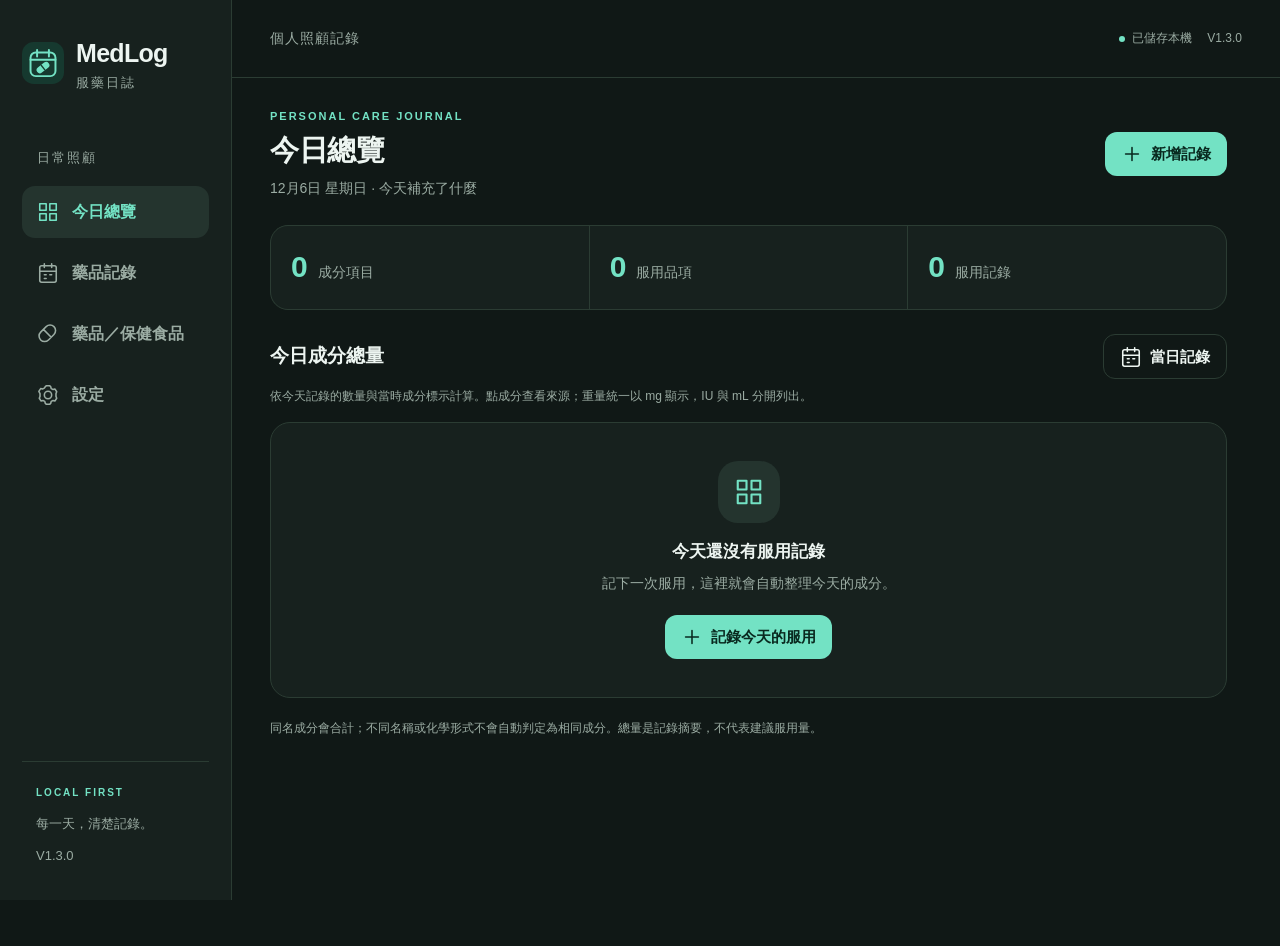
==== commit 4fc3cd0d: "Add files via upload" ====
--- a/index.html
+++ b/index.html
@@ -21,13 +21,13 @@
     <a class="brand" href="./" aria-label="MedLog 首頁"><img src="./favicon.svg" alt="" width="42" height="42"><span>MedLog<small>服藥日誌</small></span></a>
     <div class="nav-caption">日常照顧</div>
     <nav class="desktop-nav" aria-label="主要頁面"></nav>
-    <div class="sidebar-foot"><span class="small-tag">LOCAL FIRST</span><p>每一天，清楚記錄。</p><span>V<span class="version">1.2.0</span></span></div>
+    <div class="sidebar-foot"><span class="small-tag">LOCAL FIRST</span><p>每一天，清楚記錄。</p><span>V<span class="version">1.3.0</span></span></div>
   </aside>
   <div class="app-shell">
     <header class="app-header">
       <div class="mobile-brand"><img src="./favicon.svg" alt="" width="32" height="32"><strong>MedLog</strong></div>
       <div class="header-context">個人照顧記錄</div>
-      <div class="header-right"><span id="global-status" class="status-pill" role="status">正在讀取</span><span class="version-badge">V<span class="version">1.2.0</span></span></div>
+      <div class="header-right"><span id="global-status" class="status-pill" role="status">正在讀取</span><span class="version-badge">V<span class="version">1.3.0</span></span></div>
     </header>
     <main id="main" tabindex="-1"><div class="loading-state">正在讀取本機資料…</div></main>
     <nav class="bottom-nav" aria-label="主要頁面"></nav>
--- a/styles.css
+++ b/styles.css
@@ -360,3 +360,58 @@
 #ai-settings>.help{margin-top:10px}
 [data-ai-status]:not(:empty){padding:10px 0;font-size:14px}
 @media(max-width:740px){.ai-section{padding:12px}.ai-section .btn{font-size:14px}.ai-preview .form-grid{grid-template-columns:minmax(0,1fr) minmax(0,1fr)}}
+
+/* Overview and four compact navigation items share the existing viewport rows. */
+.overview-stats{display:grid;grid-template-columns:repeat(3,minmax(0,1fr));gap:1px;border:1px solid var(--line);background:var(--line);border-radius:18px;overflow:hidden;margin-bottom:24px}
+.overview-stat{padding:18px 20px;background:var(--surface);display:flex;align-items:baseline;gap:10px}
+.overview-stat strong{color:var(--accent);font-size:calc(30px * var(--font-scale));font-variant-numeric:tabular-nums}
+.overview-stat span{color:var(--muted);font-size:calc(14px * var(--font-scale))}
+.overview-section{margin-top:22px}
+.overview-heading{display:flex;align-items:center;justify-content:space-between;gap:10px}
+.overview-section>.help{margin:8px 0 16px}
+.ingredient-totals{display:grid;grid-template-columns:repeat(2,minmax(0,1fr));gap:12px;align-items:start}
+.ingredient-total{min-width:0;border-radius:16px}
+.ingredient-total>summary{list-style:none;cursor:pointer;min-height:88px;display:flex;gap:14px;align-items:center;padding:18px}
+.ingredient-total>summary::-webkit-details-marker{display:none}
+.ingredient-total>summary:focus-visible{outline:3px solid var(--accent);outline-offset:-3px;border-radius:16px}
+.total-name{flex:1;min-width:0;font-weight:650;overflow-wrap:anywhere}
+.total-name small{display:block;color:var(--muted);font-size:calc(12px * var(--font-scale));font-weight:400;margin-top:4px}
+.total-amount{color:var(--accent);text-align:right;font-size:calc(23px * var(--font-scale));font-weight:650;font-variant-numeric:tabular-nums;max-width:50%;overflow-wrap:anywhere}
+.total-amount small{display:block;color:var(--muted);font-size:calc(12px * var(--font-scale));font-weight:400}
+.total-chevron{color:var(--muted);flex-shrink:0}
+.ingredient-total[open] .total-chevron{transform:rotate(180deg)}
+.total-sources{padding:0 16px 12px;border-top:1px solid var(--line)}
+.total-sources>.help{margin:10px 0}
+.total-source{display:flex;align-items:center;gap:10px;width:100%;min-height:56px;text-align:left;padding:12px 0;border-top:1px solid var(--line);font-size:calc(13px * var(--font-scale))}
+.total-source>span:first-child{flex:1;min-width:0;border-left:3px solid var(--chip);padding-left:10px}
+.total-source strong{display:block;overflow-wrap:anywhere;font-weight:600}
+.total-source small{display:block;color:var(--muted);margin-top:2px}
+.total-source>span:nth-child(2){max-width:40%;text-align:right;overflow-wrap:anywhere;font-variant-numeric:tabular-nums}
+.total-source svg{width:16px;height:16px}
+.overview-missing{padding:18px;margin-top:20px}
+.overview-missing .btn{margin:6px 8px 0 0;text-align:left;overflow-wrap:anywhere}
+.overview-footnote{color:var(--muted);font-size:calc(12px * var(--font-scale));line-height:1.7;margin:20px 0 8px}
+.ai-model-fields{display:grid;gap:10px;margin:16px 0}
+.ai-model-fields .help{margin:0}
+.backup-row>div{flex:1;min-width:0}
+.backup-row .btn{flex-shrink:0}
+.backup-filename{overflow-wrap:anywhere;font-size:calc(12px * var(--font-scale));margin-top:4px}
+.latest-tag{display:inline-block;color:var(--accent);background:var(--surface-3);padding:2px 7px;margin-left:8px;border-radius:6px;font-size:11px}
+@media(max-width:980px){
+  .bottom-nav{grid-template-columns:repeat(4,minmax(0,1fr))}
+  .bottom-nav .nav-btn{gap:4px;padding:0 4px}
+}
+@media(max-width:740px){
+  .overview-page .eyebrow{display:none}
+  .overview-page .page-title{margin-bottom:16px}
+  .overview-stats{margin-bottom:16px;border-radius:14px}
+  .overview-stat{padding:12px 8px;flex-direction:column;align-items:center;gap:0}
+  .overview-stat strong{font-size:calc(26px * var(--font-scale))}
+  .overview-stat span{font-size:calc(12px * var(--font-scale))}
+  .overview-heading h2{font-size:calc(18px * var(--font-scale))}
+  .overview-heading .btn{font-size:calc(13px * var(--font-scale));padding:8px 10px}
+  .ingredient-totals{grid-template-columns:1fr;gap:10px}
+  .ingredient-total>summary{padding:14px;min-height:78px;gap:10px}
+  .total-amount{font-size:calc(21px * var(--font-scale))}
+}
+@media(max-width:380px){.bottom-nav{gap:0;padding-left:4px;padding-right:4px}.bottom-nav .nav-btn{gap:3px;padding:0 2px}.bottom-nav .nav-btn svg{width:20px;height:20px}}
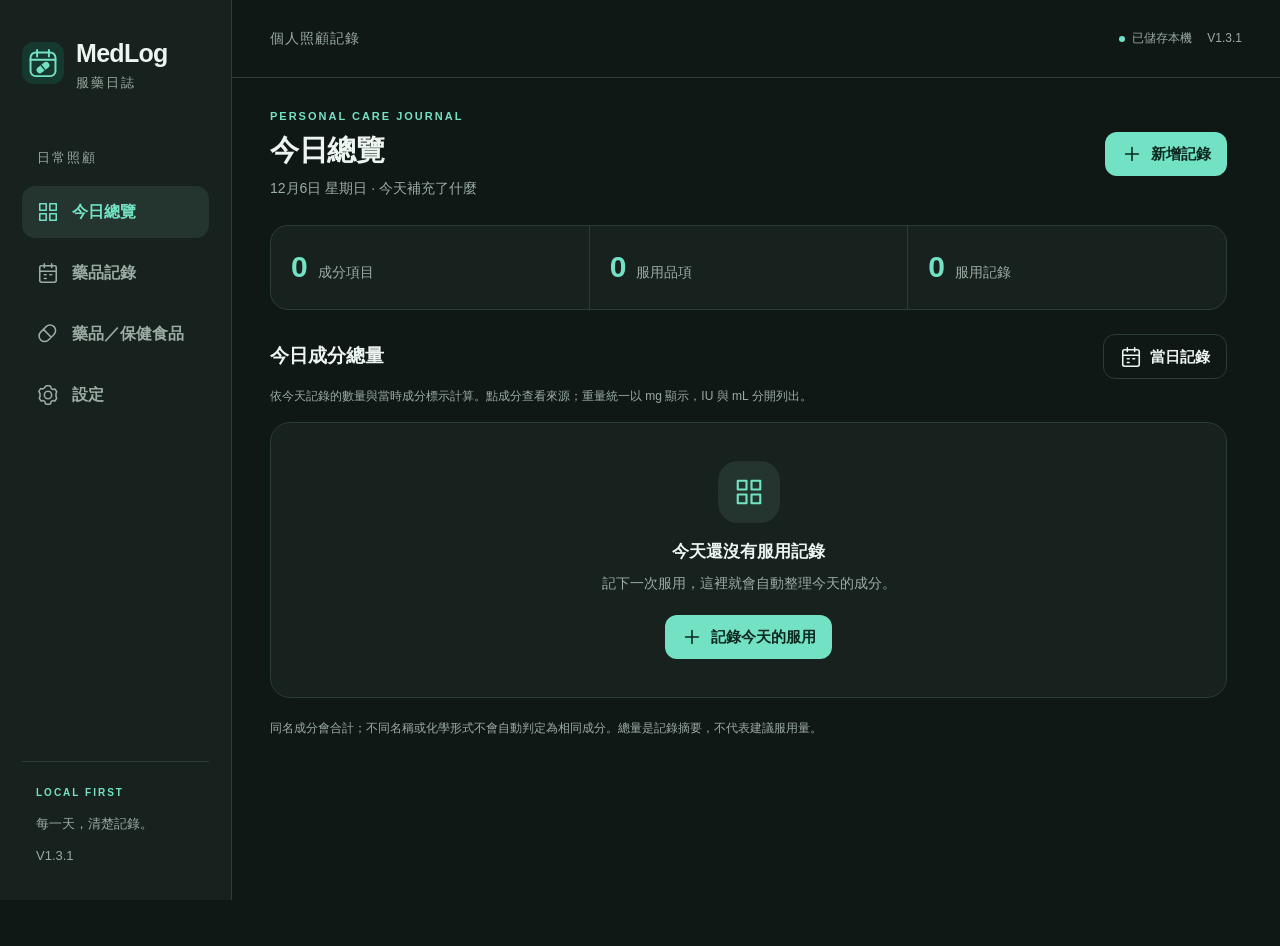
==== commit 740869ad: "Add files via upload" ====
--- a/index.html
+++ b/index.html
@@ -21,13 +21,13 @@
     <a class="brand" href="./" aria-label="MedLog 首頁"><img src="./favicon.svg" alt="" width="42" height="42"><span>MedLog<small>服藥日誌</small></span></a>
     <div class="nav-caption">日常照顧</div>
     <nav class="desktop-nav" aria-label="主要頁面"></nav>
-    <div class="sidebar-foot"><span class="small-tag">LOCAL FIRST</span><p>每一天，清楚記錄。</p><span>V<span class="version">1.3.0</span></span></div>
+    <div class="sidebar-foot"><span class="small-tag">LOCAL FIRST</span><p>每一天，清楚記錄。</p><span>V<span class="version">1.3.1</span></span></div>
   </aside>
   <div class="app-shell">
     <header class="app-header">
       <div class="mobile-brand"><img src="./favicon.svg" alt="" width="32" height="32"><strong>MedLog</strong></div>
       <div class="header-context">個人照顧記錄</div>
-      <div class="header-right"><span id="global-status" class="status-pill" role="status">正在讀取</span><span class="version-badge">V<span class="version">1.3.0</span></span></div>
+      <div class="header-right"><span id="global-status" class="status-pill" role="status">正在讀取</span><span class="version-badge">V<span class="version">1.3.1</span></span></div>
     </header>
     <main id="main" tabindex="-1"><div class="loading-state">正在讀取本機資料…</div></main>
     <nav class="bottom-nav" aria-label="主要頁面"></nav>
--- a/styles.css
+++ b/styles.css
@@ -146,6 +146,13 @@
 .advanced{margin-top:15px;font-size:calc(14px * var(--font-scale));color:var(--muted)}
 .advanced .form-grid{margin-top:12px}
 .inline-note{font-size:calc(13px * var(--font-scale));color:var(--muted);background:var(--surface-2);border-radius:12px;padding:12px 14px;margin:18px 0 0}
+.auto-auth-notice{max-width:1440px;margin:0 auto 18px;gap:12px;align-items:center;flex-wrap:wrap}
+.auto-auth-notice[hidden]{display:none}
+.auto-auth-copy{flex:1;min-width:160px}
+.auto-auth-copy strong{font-size:calc(14px * var(--font-scale))}
+.auto-auth-copy p{font-size:calc(12px * var(--font-scale));margin:3px 0 0;color:var(--muted)}
+.auto-auth-actions{display:flex;gap:8px;flex-wrap:wrap}
+.auto-auth-actions .btn{font-size:calc(13px * var(--font-scale));min-height:44px}
 .sync-overview{display:grid;grid-template-columns:repeat(3,1fr);gap:12px;border-top:1px solid var(--line);margin-top:20px;padding-top:20px}
 .sync-overview small{display:block;font-size:calc(11px * var(--font-scale));color:var(--muted);margin-bottom:5px}
 .sync-overview strong{font-size:calc(13px * var(--font-scale));font-weight:500;overflow-wrap:anywhere}
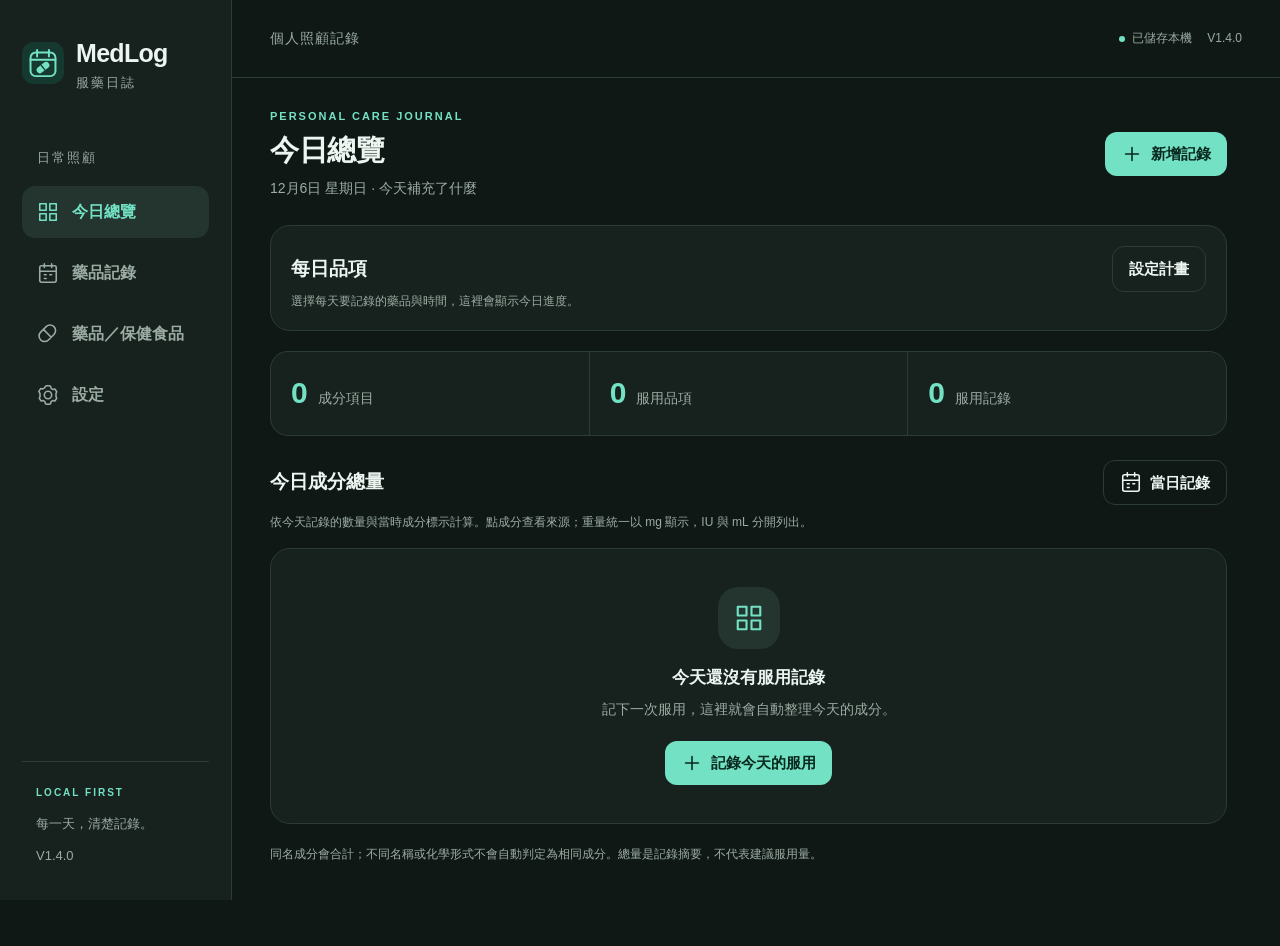
==== commit 7985154b: "Add files via upload" ====
--- a/index.html
+++ b/index.html
@@ -21,13 +21,13 @@
     <a class="brand" href="./" aria-label="MedLog 首頁"><img src="./favicon.svg" alt="" width="42" height="42"><span>MedLog<small>服藥日誌</small></span></a>
     <div class="nav-caption">日常照顧</div>
     <nav class="desktop-nav" aria-label="主要頁面"></nav>
-    <div class="sidebar-foot"><span class="small-tag">LOCAL FIRST</span><p>每一天，清楚記錄。</p><span>V<span class="version">1.3.1</span></span></div>
+    <div class="sidebar-foot"><span class="small-tag">LOCAL FIRST</span><p>每一天，清楚記錄。</p><span>V<span class="version">1.4.0</span></span></div>
   </aside>
   <div class="app-shell">
     <header class="app-header">
       <div class="mobile-brand"><img src="./favicon.svg" alt="" width="32" height="32"><strong>MedLog</strong></div>
       <div class="header-context">個人照顧記錄</div>
-      <div class="header-right"><span id="global-status" class="status-pill" role="status">正在讀取</span><span class="version-badge">V<span class="version">1.3.1</span></span></div>
+      <div class="header-right"><span id="global-status" class="status-pill" role="status">正在讀取</span><span class="version-badge">V<span class="version">1.4.0</span></span></div>
     </header>
     <main id="main" tabindex="-1"><div class="loading-state">正在讀取本機資料…</div></main>
     <nav class="bottom-nav" aria-label="主要頁面"></nav>
--- a/styles.css
+++ b/styles.css
@@ -422,3 +422,10 @@
   .total-amount{font-size:calc(21px * var(--font-scale))}
 }
 @media(max-width:380px){.bottom-nav{gap:0;padding-left:4px;padding-right:4px}.bottom-nav .nav-btn{gap:3px;padding:0 2px}.bottom-nav .nav-btn svg{width:20px;height:20px}}
+
+/* V1.4.0: compact day list, accessible colored picker and daily plans */
+.compact-record{min-width:0}.compact-record-open{width:100%;min-height:48px;padding:12px 14px;display:flex;align-items:center;justify-content:space-between;gap:12px;border:0;border-radius:11px;text-align:left;font:inherit;font-weight:650;cursor:pointer}.compact-record-open>span{overflow-wrap:anywhere}.compact-record-open svg{width:18px;height:18px;flex-shrink:0}.records-list{gap:8px}.day-add{flex-shrink:0;min-height:44px;padding:9px 12px;font-size:14px}.day-add svg{width:18px;height:18px}#modal[data-kind=day] .modal-head{position:sticky;top:0;background:var(--surface);z-index:2}#modal[data-kind=day] .modal-head h2{font-size:18px}#modal[data-kind=day] .modal-head>.icon-btn{flex-shrink:0}.daily-panel .daily-heading{position:sticky;top:0;background:var(--surface);z-index:1;padding:5px 0 10px}.daily-panel .empty>.btn{display:none}
+.product-picker{position:relative;min-width:0}.picker-trigger{display:flex;align-items:center;justify-content:space-between;gap:12px;width:100%;min-height:48px;padding:11px 12px;border:1px solid var(--line);border-radius:10px;background:var(--surface-2);color:var(--text);font:inherit;text-align:left;cursor:pointer}.picker-trigger span:first-child{overflow-wrap:anywhere;min-width:0}.picker-panel{margin-top:8px;padding:10px;border:1px solid var(--line);border-radius:12px;background:var(--surface-2)}.picker-panel[hidden]{display:none}.picker-search-label{display:block!important}.picker-search{width:100%;margin:0 0 8px}.picker-list{display:grid;gap:7px;max-height:260px;overflow:auto;overscroll-behavior:contain}.picker-list button{width:100%;min-height:46px;font:inherit;font-weight:600;border:2px solid transparent;border-radius:9px;text-align:left;padding:10px 12px;cursor:pointer;overflow-wrap:anywhere}.picker-list [aria-selected=true]{outline:2px solid var(--text);outline-offset:-4px}.picker-repeat{background:none;border:0;color:var(--accent);font:inherit;font-size:13px;text-decoration:underline;min-height:44px;padding:8px 0;text-align:left;cursor:pointer}.picker-help{font-size:13px;color:var(--muted);margin:0}.picker-help:empty{display:none}.intake-fields{align-items:start}.intake-row .field{min-width:0}
+.daily-plan-card{padding:20px;margin-bottom:20px}.plan-progress{margin:12px 0;color:var(--muted)}.plan-progress strong{color:var(--text)}.plan-chips{display:flex;gap:8px;flex-wrap:wrap}.plan-chip{display:flex;align-items:center;gap:7px;min-height:40px;border:1px solid var(--chip);border-left:4px solid var(--chip);background:var(--surface-2);color:var(--text);padding:8px 10px;border-radius:9px;font:inherit;font-size:13px;cursor:pointer}.plan-chip small{color:var(--muted)}.plan-default-row{display:flex;gap:12px;align-items:flex-end;margin:14px 0}.plan-default-row .field{flex:1}.plan-default-row .btn{margin-bottom:0}.plan-rows{display:grid;gap:2px;max-height:420px;overflow:auto;overscroll-behavior:contain}.plan-row{display:grid;grid-template-columns:minmax(0,1fr) 112px;gap:10px;align-items:center;padding:10px 0;border-bottom:1px solid var(--line)}.plan-product{display:flex;align-items:center;gap:10px;min-width:0;font-size:14px}.plan-product input{flex-shrink:0}.plan-product>span:last-child{overflow-wrap:anywhere}.plan-swatch{width:12px;height:30px;border-radius:5px;flex-shrink:0}.plan-time input{min-width:0;width:100%;padding:9px 7px;min-height:44px}.notification-settings{margin-top:24px;padding-top:20px;border-top:1px solid var(--line)}.notification-settings h3{font-size:17px}.notification-facts{display:grid;grid-template-columns:repeat(2,minmax(0,1fr));gap:10px 16px;margin-top:14px}.notification-facts div{min-width:0}.notification-facts dt{color:var(--muted);font-size:12px}.notification-facts dd{margin:4px 0 0;font-size:13px;overflow-wrap:anywhere}#daily-plan-section{scroll-margin-top:12px}
+@media(max-width:740px){#modal[data-kind=day] .modal-head h2{font-size:16px}.day-add{padding:9px 10px;font-size:13px}.day-add svg{display:none}.compact-record-open{min-height:48px}.daily-plan-card{padding:16px}.plan-row{grid-template-columns:minmax(0,1fr) 104px}.plan-product{font-size:14px;gap:7px}.plan-default-row{gap:8px}.plan-default-row .btn{font-size:12px;padding:10px}.notification-facts{gap:12px}.plan-time input{font-size:16px}}
+@media(prefers-reduced-motion:reduce){.picker-panel{scroll-behavior:auto}}
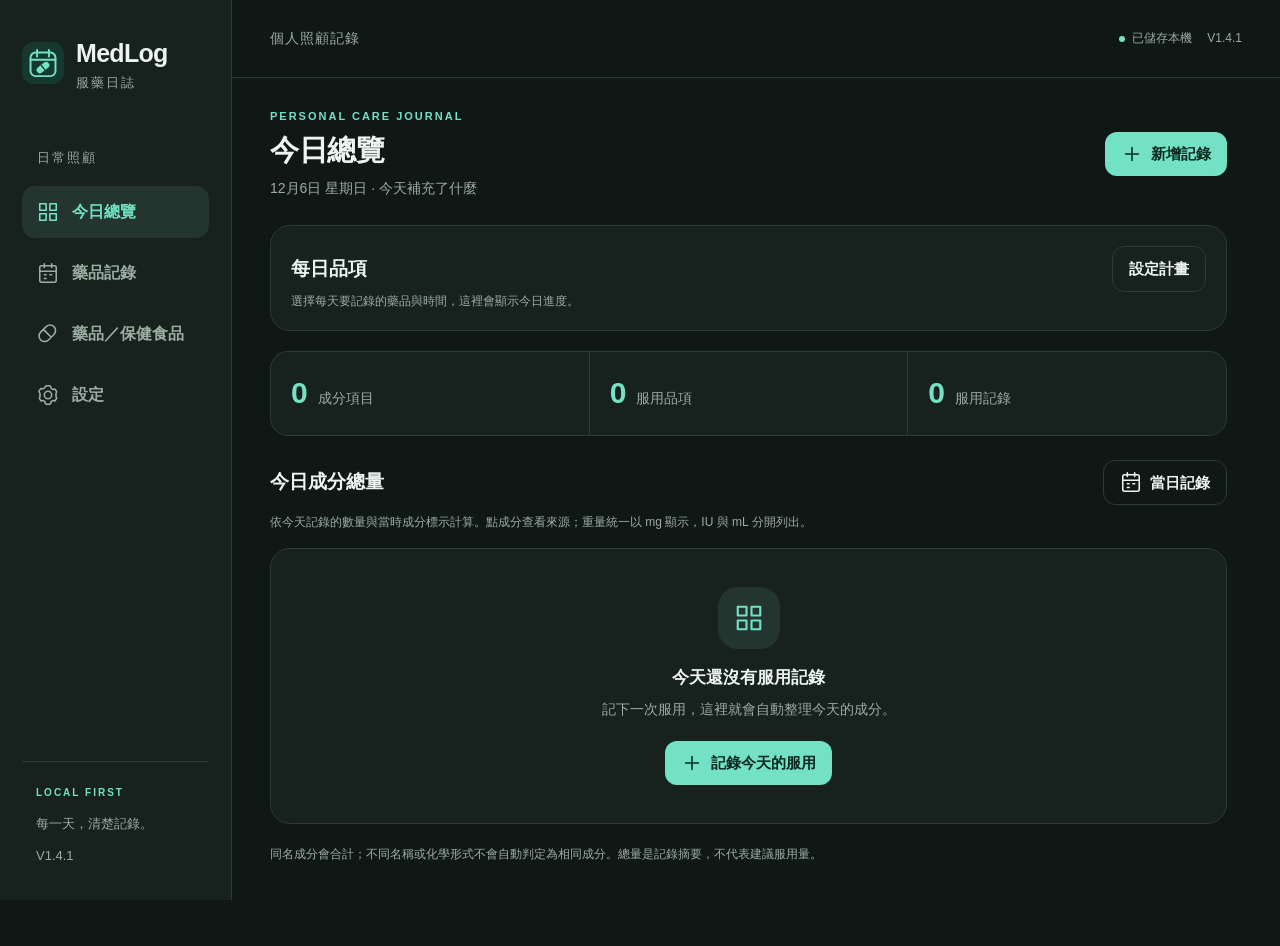
==== commit 08355452: "Add files via upload" ====
--- a/index.html
+++ b/index.html
@@ -21,13 +21,13 @@
     <a class="brand" href="./" aria-label="MedLog 首頁"><img src="./favicon.svg" alt="" width="42" height="42"><span>MedLog<small>服藥日誌</small></span></a>
     <div class="nav-caption">日常照顧</div>
     <nav class="desktop-nav" aria-label="主要頁面"></nav>
-    <div class="sidebar-foot"><span class="small-tag">LOCAL FIRST</span><p>每一天，清楚記錄。</p><span>V<span class="version">1.4.0</span></span></div>
+    <div class="sidebar-foot"><span class="small-tag">LOCAL FIRST</span><p>每一天，清楚記錄。</p><span>V<span class="version">1.4.1</span></span></div>
   </aside>
   <div class="app-shell">
     <header class="app-header">
       <div class="mobile-brand"><img src="./favicon.svg" alt="" width="32" height="32"><strong>MedLog</strong></div>
       <div class="header-context">個人照顧記錄</div>
-      <div class="header-right"><span id="global-status" class="status-pill" role="status">正在讀取</span><span class="version-badge">V<span class="version">1.4.0</span></span></div>
+      <div class="header-right"><span id="global-status" class="status-pill" role="status">正在讀取</span><span class="version-badge">V<span class="version">1.4.1</span></span></div>
     </header>
     <main id="main" tabindex="-1"><div class="loading-state">正在讀取本機資料…</div></main>
     <nav class="bottom-nav" aria-label="主要頁面"></nav>
--- a/styles.css
+++ b/styles.css
@@ -247,6 +247,12 @@
 .intake-row:only-child>.button-row{display:none}
 .intake-row [data-action=remove-intake]{min-height:36px;padding:6px 10px;font-size:calc(12px * var(--font-scale))}
 #record-form textarea{min-height:64px}
+/* Keep the intake action outside the scrolling form body. */
+#modal[data-kind=record] .modal-head{background:var(--surface);z-index:2}
+.record-add{flex-shrink:0;min-height:44px;padding:9px 10px;gap:6px;font-size:calc(14px * var(--font-scale))}
+.record-add svg{width:18px;height:18px;flex-shrink:0}
+@media(max-width:740px){.record-add{font-size:calc(13px * var(--font-scale))}.record-add-extra{display:none}}
+@media(max-width:380px){.record-add{padding:9px 8px}.record-add svg{display:none}}
 @media(max-width:1190px){.app-shell{margin-left:190px}#toasts{left:50%}}
 @media(max-width:980px){
   :root{--nav-height:calc(51px + max(2px,env(safe-area-inset-bottom,0px)))}
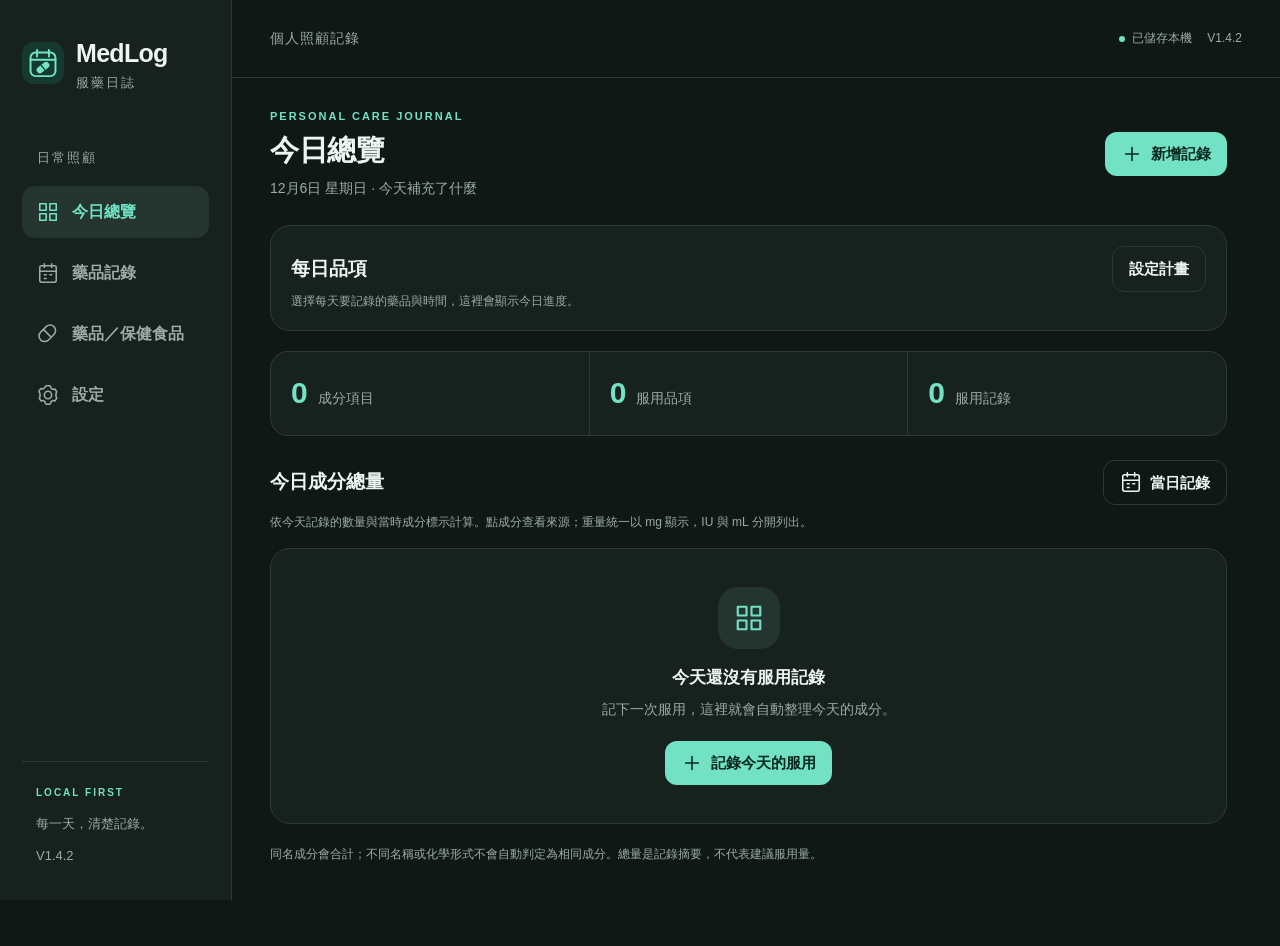
==== commit 5286f63b: "Add files via upload" ====
--- a/index.html
+++ b/index.html
@@ -21,13 +21,13 @@
     <a class="brand" href="./" aria-label="MedLog 首頁"><img src="./favicon.svg" alt="" width="42" height="42"><span>MedLog<small>服藥日誌</small></span></a>
     <div class="nav-caption">日常照顧</div>
     <nav class="desktop-nav" aria-label="主要頁面"></nav>
-    <div class="sidebar-foot"><span class="small-tag">LOCAL FIRST</span><p>每一天，清楚記錄。</p><span>V<span class="version">1.4.1</span></span></div>
+    <div class="sidebar-foot"><span class="small-tag">LOCAL FIRST</span><p>每一天，清楚記錄。</p><span>V<span class="version">1.4.2</span></span></div>
   </aside>
   <div class="app-shell">
     <header class="app-header">
       <div class="mobile-brand"><img src="./favicon.svg" alt="" width="32" height="32"><strong>MedLog</strong></div>
       <div class="header-context">個人照顧記錄</div>
-      <div class="header-right"><span id="global-status" class="status-pill" role="status">正在讀取</span><span class="version-badge">V<span class="version">1.4.1</span></span></div>
+      <div class="header-right"><span id="global-status" class="status-pill" role="status">正在讀取</span><span class="version-badge">V<span class="version">1.4.2</span></span></div>
     </header>
     <main id="main" tabindex="-1"><div class="loading-state">正在讀取本機資料…</div></main>
     <nav class="bottom-nav" aria-label="主要頁面"></nav>
--- a/styles.css
+++ b/styles.css
@@ -188,8 +188,6 @@
 .form-error{background:#d8717118;color:var(--danger);font-size:calc(14px * var(--font-scale));padding:10px 12px;border-radius:10px;margin-top:14px;display:none}
 .form-error.visible{display:block}
 .checkbox-field{display:flex;align-items:center;gap:10px;min-height:44px;font-size:calc(14px * var(--font-scale))}
-.record-preview{background:var(--surface-2);border-left:3px solid var(--chip);border-radius:12px;padding:15px;margin-bottom:20px;font-size:calc(14px * var(--font-scale))}
-.record-preview p{margin:6px 0 0;color:var(--muted);font-size:calc(13px * var(--font-scale))}
 .confirm-copy{font-size:calc(15px * var(--font-scale));line-height:1.8}
 .conflict-option{display:block;width:100%;padding:16px;border:1px solid var(--line);background:var(--surface-2);border-radius:12px;text-align:left;margin-top:10px}
 .conflict-option strong{display:block;margin-bottom:7px}
@@ -241,8 +239,6 @@
 .intake-fields{grid-template-columns:minmax(0,1fr) minmax(76px,.35fr);gap:12px}
 .intake-fields label{display:flex;flex-direction:column;gap:7px;min-width:0}
 .intake-row{min-width:0;background:var(--surface-2);border:1px solid var(--line);border-radius:14px;padding:14px}
-.intake-row .record-preview{background:var(--surface);margin:12px 0 0;padding:10px 12px;font-size:calc(13px * var(--font-scale))}
-.intake-row .record-preview p{font-size:calc(12px * var(--font-scale));margin-top:4px}
 .intake-row>.button-row{margin-top:8px;justify-content:flex-end}
 .intake-row:only-child>.button-row{display:none}
 .intake-row [data-action=remove-intake]{min-height:36px;padding:6px 10px;font-size:calc(12px * var(--font-scale))}
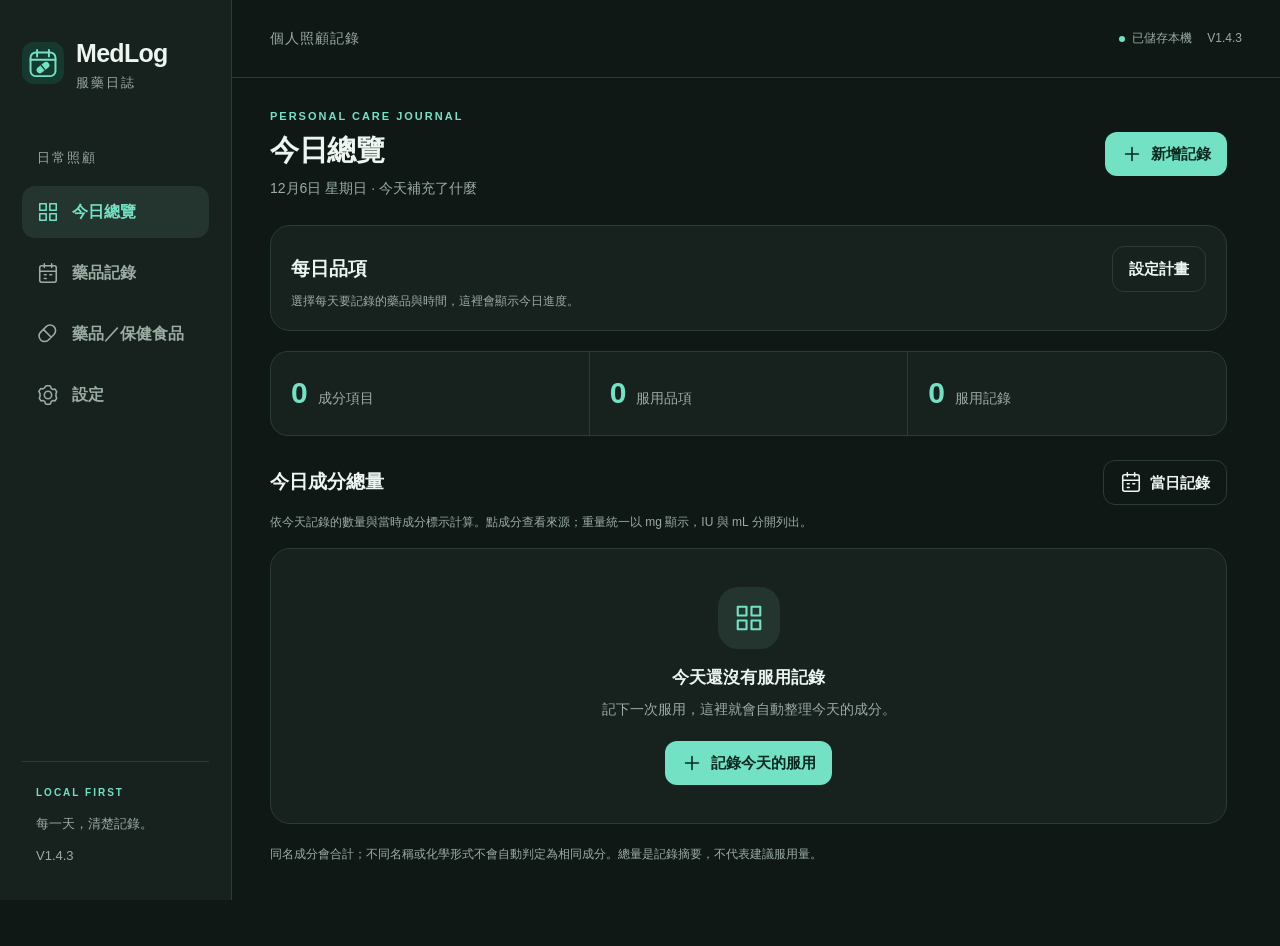
==== commit 047bc4cf: "Add files via upload" ====
--- a/index.html
+++ b/index.html
@@ -21,13 +21,13 @@
     <a class="brand" href="./" aria-label="MedLog 首頁"><img src="./favicon.svg" alt="" width="42" height="42"><span>MedLog<small>服藥日誌</small></span></a>
     <div class="nav-caption">日常照顧</div>
     <nav class="desktop-nav" aria-label="主要頁面"></nav>
-    <div class="sidebar-foot"><span class="small-tag">LOCAL FIRST</span><p>每一天，清楚記錄。</p><span>V<span class="version">1.4.2</span></span></div>
+    <div class="sidebar-foot"><span class="small-tag">LOCAL FIRST</span><p>每一天，清楚記錄。</p><span>V<span class="version">1.4.3</span></span></div>
   </aside>
   <div class="app-shell">
     <header class="app-header">
       <div class="mobile-brand"><img src="./favicon.svg" alt="" width="32" height="32"><strong>MedLog</strong></div>
       <div class="header-context">個人照顧記錄</div>
-      <div class="header-right"><span id="global-status" class="status-pill" role="status">正在讀取</span><span class="version-badge">V<span class="version">1.4.2</span></span></div>
+      <div class="header-right"><span id="global-status" class="status-pill" role="status">正在讀取</span><span class="version-badge">V<span class="version">1.4.3</span></span></div>
     </header>
     <main id="main" tabindex="-1"><div class="loading-state">正在讀取本機資料…</div></main>
     <nav class="bottom-nav" aria-label="主要頁面"></nav>
